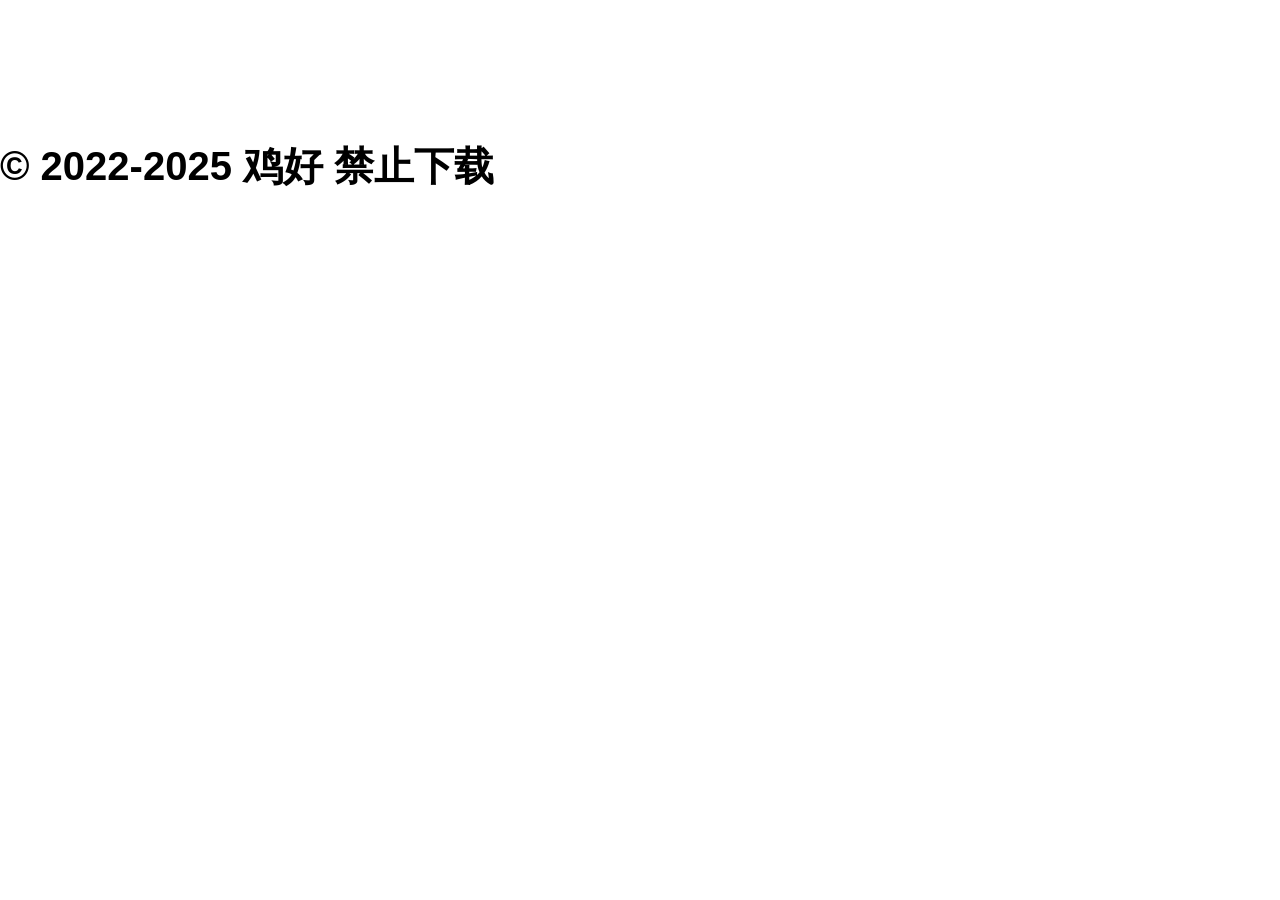
==== gallery.html @ aa152abf "Add files via upload" ====
<!DOCTYPE html>
<html lang="zh-CN">
<head>
    <meta charset="UTF-8">
    <meta name="viewport" content="width=device-width, initial-scale=1.0">
    <title>图片展</title>
    <link rel="icon" type="image/svg+xml" href="favicon.svg">
    <link rel="stylesheet" href="gallery.css">
</head>
<body>
    <div class="gallery-container">
        <div class="gallery" id="dynamicGallery"></div>
    </div>
    <h1>© 2022-2025 鸡好 禁止下载</h1>
    <script src="dat.js"></script>
    <script>
    // 修改数据引用为photodata
    window.addEventListener('DOMContentLoaded', () => {
        initGallery(photodata);
        // 新增倾斜效果代码
        document.querySelectorAll('.gallery img').forEach(img => {
            img.addEventListener('mousemove', (e) => {
                const rect = img.getBoundingClientRect();
                const xRatio = (e.clientX - rect.left) / rect.width;
                const yRatio = (e.clientY - rect.top) / rect.height;
                
                const rotateY = (xRatio - 0.5) * 20; // X轴倾斜±10°
                const rotateX = (0.5 - yRatio) * 15;  // Y轴倾斜±7.5°
                
                img.style.transform = `
                    perspective(1200px)
                    rotateX(${rotateX}deg)
                    rotateY(${rotateY}deg)
                    translateZ(20px)
                `;
            });
        
            img.addEventListener('mouseleave', () => {
                img.style.transform = 'none';
            });
        });
    });
    
    function initGallery(dataSource) {
        const container = document.getElementById('dynamicGallery');
        container.innerHTML = dataSource.map(item => `
            <div class="img-card">
                <img src="${item.url}" alt="${item.tag}">
                <div class="meta-overlay">
                    <p>Shot with ${item.shotwith}</p>
                    <p>Shot on ${item.date}</p>
                </div>
            </div>
        `).join('');
    }
    </script>
</body>
</html>
---- gallery.css ----
@font-face {
    font-family: 'Ubuntu';
    src: url(Ubuntu.ttf) format('truetype');
}

body {
    margin: 0;
    background: #ffffff;
    font-family: 'Ubuntu', sans-serif;
    font-size: 20px;
}

.gallery-container {
    max-width: 1600px;
    margin: 0 auto;
    padding: 20px;
}

.gallery {
    display: grid;
    grid-template-columns: repeat(auto-fit, minmax(400px, 1fr));
    gap: 1.5vw;
    grid-auto-flow: dense;
    justify-content: start;
    align-items: start;
    padding: 4vh 2vw;
}

.gallery img {
    width: auto;
    max-width: 100%;
    max-height: 90vh;
    margin: 0.5vw;
    transform-origin: center;
    border-radius: 16px;
    overflow: hidden;
    transition: all 0.3s cubic-bezier(0.25, 0.46, 0.45, 0.94);
    pointer-events: auto;
}

.gallery img:hover {
    border-radius: 8px;
    transform: 
        perspective(1200px)
        translateZ(60px)
        rotateX(2deg)
        rotateY(2deg)
        scale(1.05);
    z-index: 3;
}

.img-card {
    position: relative;
    overflow: hidden;
    border-radius: 16px;
}

.meta-overlay {
    pointer-events: none;
    position: absolute;
    bottom: 0;
    left: 0;
    right: 0;
    padding: 1rem;
    color: white;
    opacity: 0;
    transition: opacity 0.3s;
}

.img-card:hover .meta-overlay {
    opacity: 1;
}

@media (max-width: 768px) {
    .gallery {
        grid-template-columns: repeat(1, 1fr) !important;
        gap: 2vw !important;
        padding: 2vh 0 !important;
    }
    
    .gallery img {
        max-height: 75vh !important;
        margin: 10px 0 !important;
        border-radius: 8px !important;
    }
    
    .gallery-container {
        padding: 10px !important;
    }

    .meta-overlay {
        font-size: 18px;
        padding: 0.5rem;
    }
}
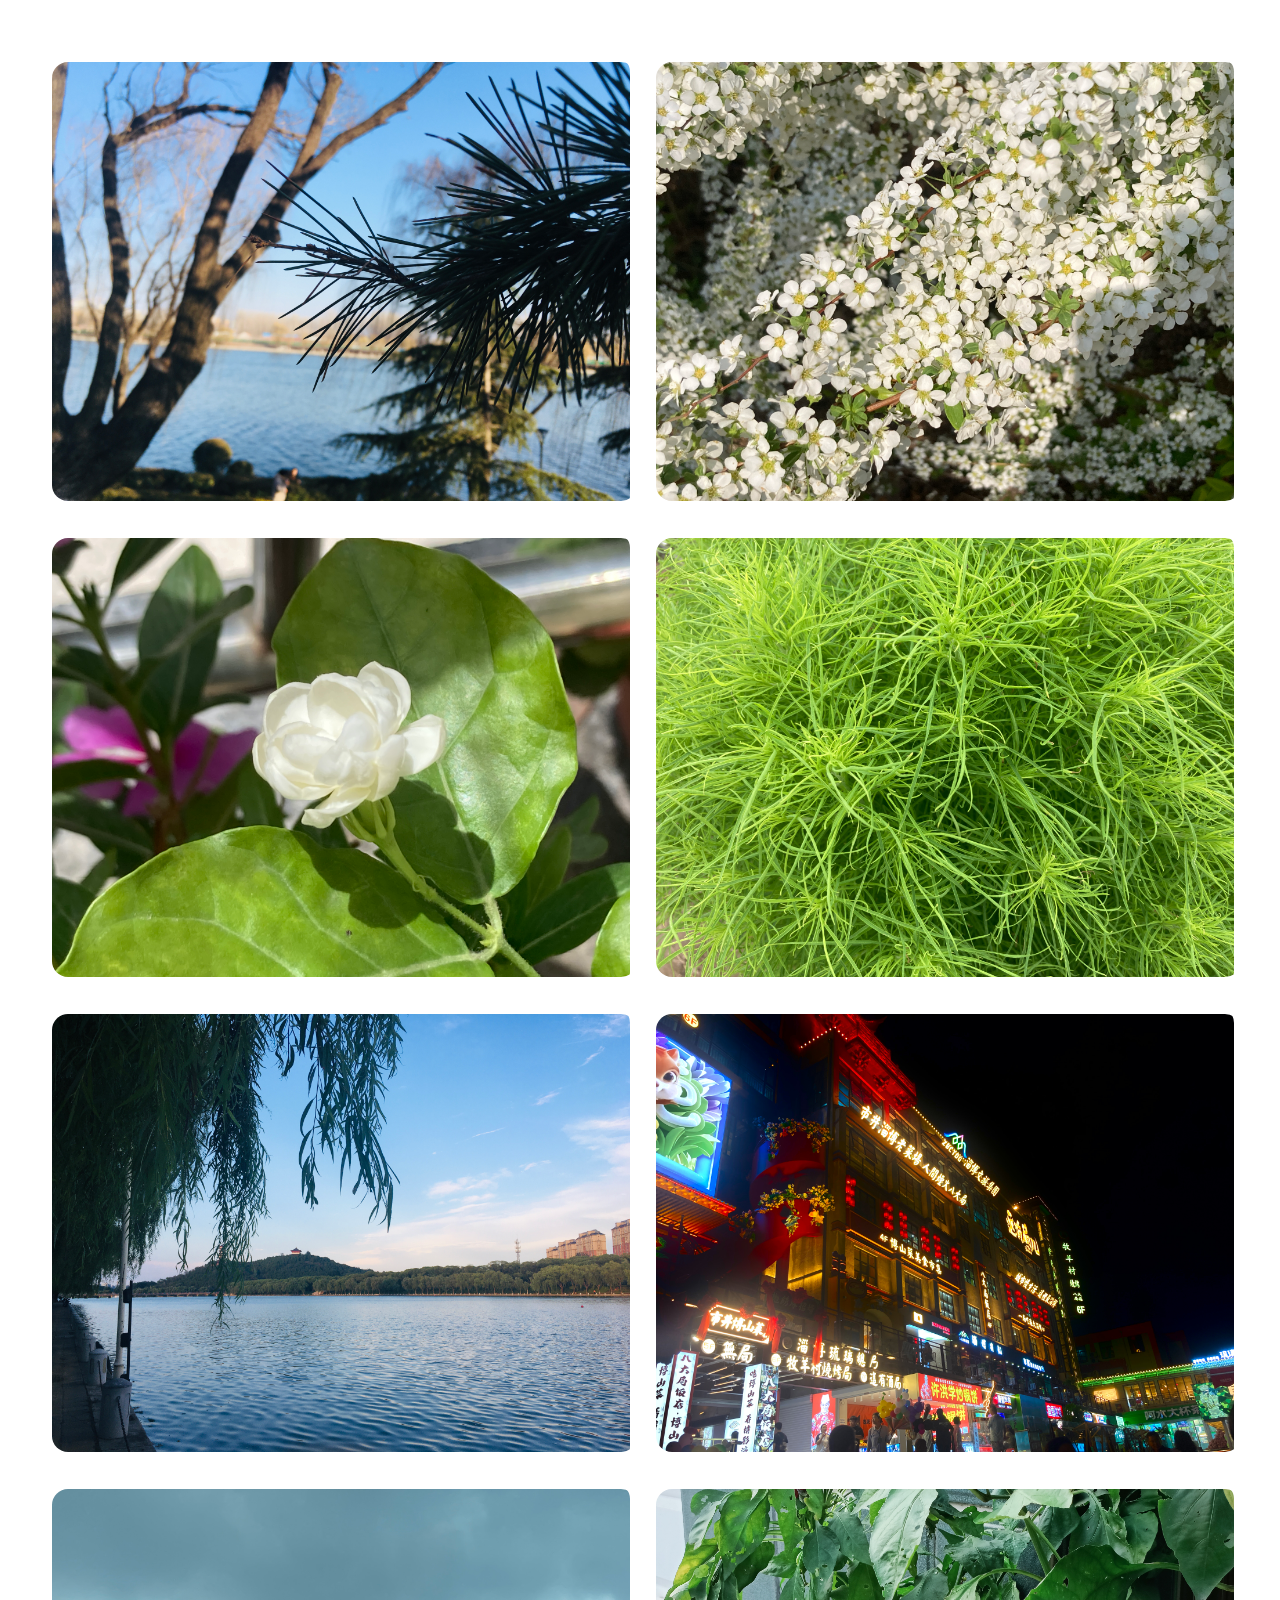
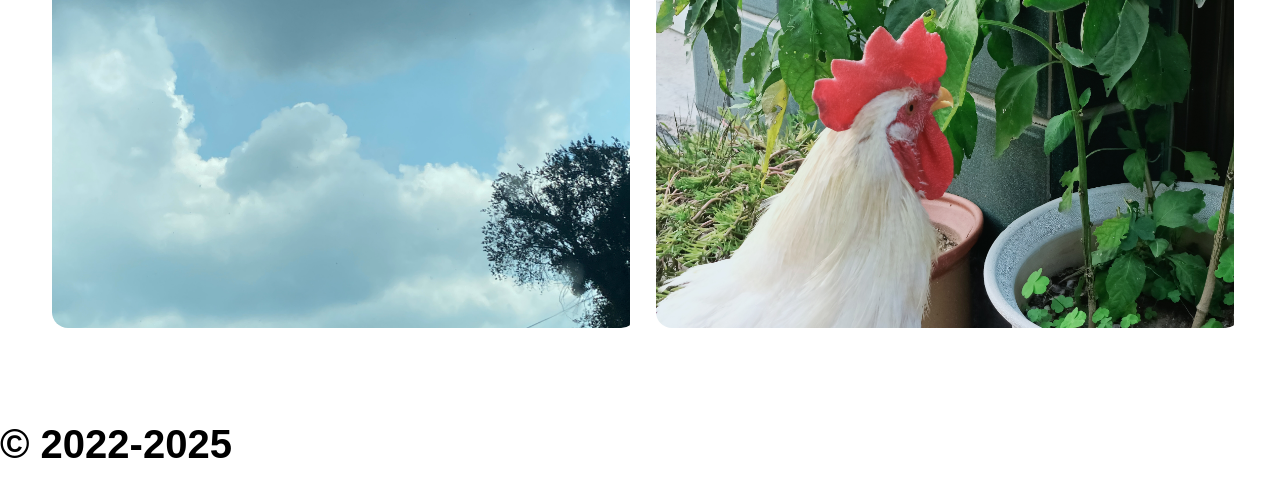
==== commit edd3223d: "Modify gallery header and add photo data Updated the gallery header and added photo data." ====
--- a/gallery.html
+++ b/gallery.html
@@ -4,16 +4,25 @@
     <meta charset="UTF-8">
     <meta name="viewport" content="width=device-width, initial-scale=1.0">
     <title>图片展</title>
-    <link rel="icon" type="image/svg+xml" href="favicon.svg">
     <link rel="stylesheet" href="gallery.css">
 </head>
 <body>
     <div class="gallery-container">
         <div class="gallery" id="dynamicGallery"></div>
     </div>
-    <h1>© 2022-2025 鸡好 禁止下载</h1>
+    <h1>© 2022-2025</h1>
     <script src="dat.js"></script>
     <script>
+        const photodata = [
+            {url:"image/1.JPG", shotwith:'iPhone SE 1st generation', date:'February 16, 2024 3:52 PM'},
+            {url:"image/3.JPG", shotwith:'iPhone SE 2nd generation', date:'April 5, 2025 2:56 PM'},
+            {url:"image/5.JPG", shotwith:'iPhone SE 2nd generation', date:'May 18, 2025 11:07 AM'},
+            {url:"image/6.JPG", shotwith:'iPhone SE 2nd generation', date:'June 28, 2025 12:43 PM'}, 
+            {url:"image/7.JPG", shotwith:'iPhone SE 1st generation', date:'July 19, 2024 6:45 PM'}, 
+            {url:"image/8.JPG", shotwith:'iPhone SE 2nd generation', date:'August 22, 2025 7:23 PM'}, 
+            {url:"image/9.JPG", shotwith:'iPhone SE 2nd generation', date:'August 23, 2025 10:55 AM'}, 
+            {url:"image/10.jpg", shotwith:'OPPO K9 Pro 5G', date:'October 15, 2022 3:58 PM'}
+        ];
     // 修改数据引用为photodata
     window.addEventListener('DOMContentLoaded', () => {
         initGallery(photodata);
@@ -55,4 +64,4 @@
     }
     </script>
 </body>
-</html>+</html>
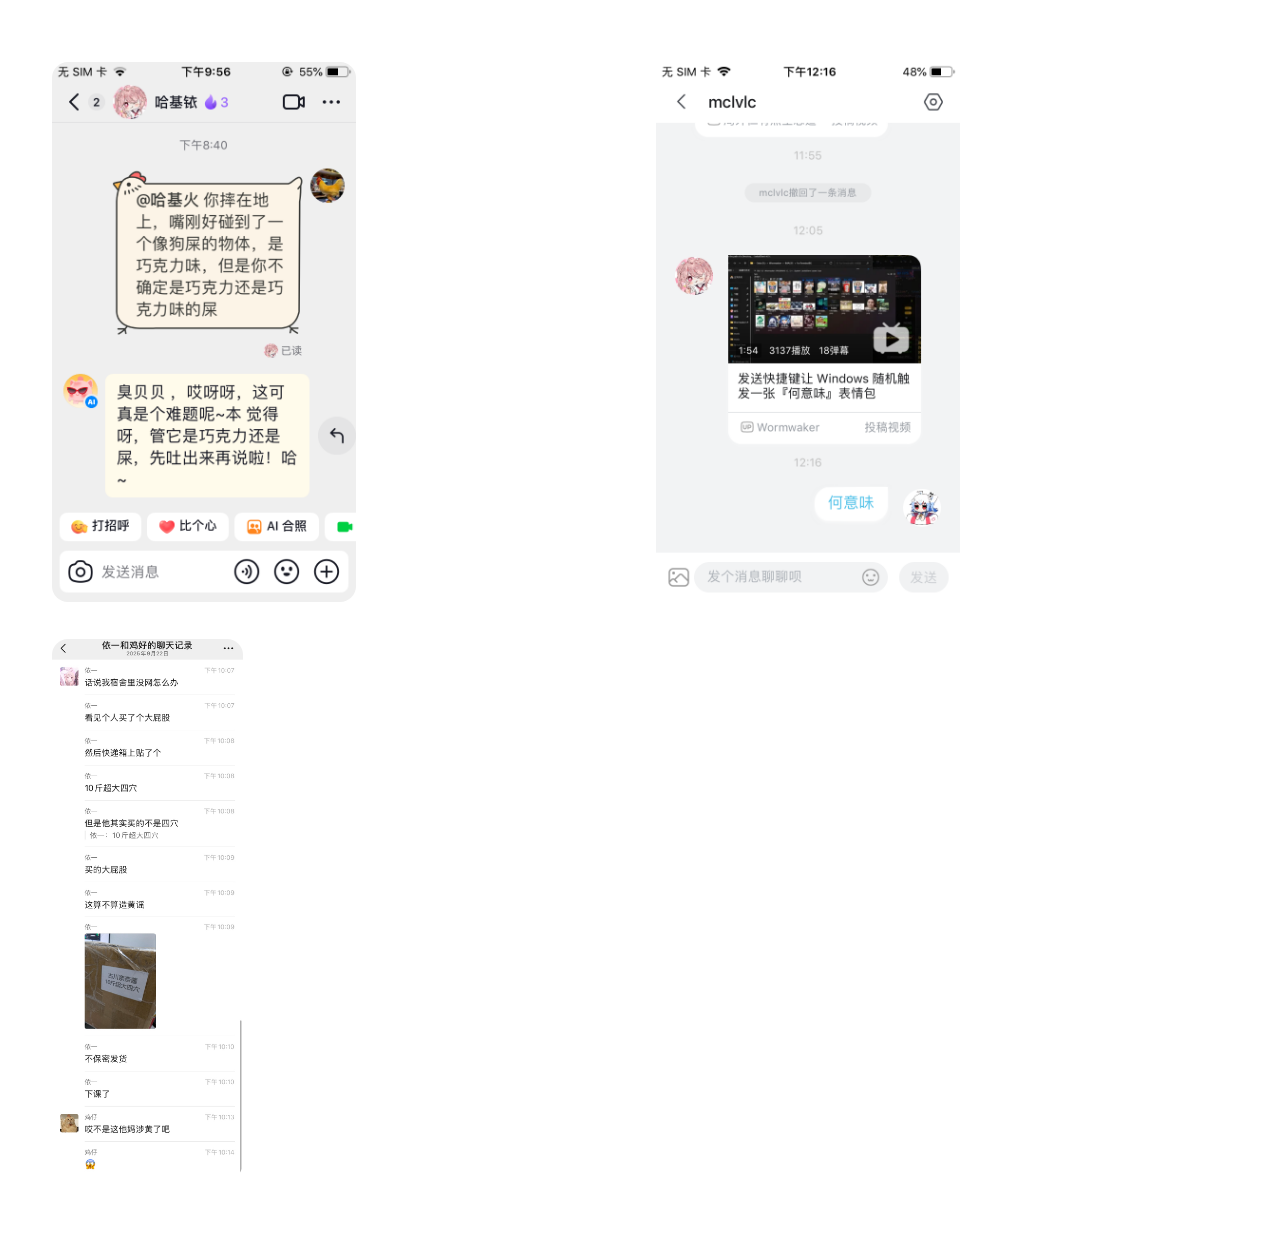
==== commit bc822099: "Add files via upload" ====
--- a/gallery.html
+++ b/gallery.html
@@ -3,26 +3,17 @@
 <head>
     <meta charset="UTF-8">
     <meta name="viewport" content="width=device-width, initial-scale=1.0">
-    <title>图片展</title>
+    <title>图片展示</title>
+    <link rel="icon" type="image/svg+xml" href="favicon.svg">
     <link rel="stylesheet" href="gallery.css">
 </head>
 <body>
     <div class="gallery-container">
         <div class="gallery" id="dynamicGallery"></div>
     </div>
-    <h1>© 2022-2025</h1>
+    
     <script src="dat.js"></script>
     <script>
-        const photodata = [
-            {url:"image/1.JPG", shotwith:'iPhone SE 1st generation', date:'February 16, 2024 3:52 PM'},
-            {url:"image/3.JPG", shotwith:'iPhone SE 2nd generation', date:'April 5, 2025 2:56 PM'},
-            {url:"image/5.JPG", shotwith:'iPhone SE 2nd generation', date:'May 18, 2025 11:07 AM'},
-            {url:"image/6.JPG", shotwith:'iPhone SE 2nd generation', date:'June 28, 2025 12:43 PM'}, 
-            {url:"image/7.JPG", shotwith:'iPhone SE 1st generation', date:'July 19, 2024 6:45 PM'}, 
-            {url:"image/8.JPG", shotwith:'iPhone SE 2nd generation', date:'August 22, 2025 7:23 PM'}, 
-            {url:"image/9.JPG", shotwith:'iPhone SE 2nd generation', date:'August 23, 2025 10:55 AM'}, 
-            {url:"image/10.jpg", shotwith:'OPPO K9 Pro 5G', date:'October 15, 2022 3:58 PM'}
-        ];
     // 修改数据引用为photodata
     window.addEventListener('DOMContentLoaded', () => {
         initGallery(photodata);
@@ -64,4 +55,4 @@
     }
     </script>
 </body>
-</html>
+</html>
--- a/gallery.css
+++ b/gallery.css
@@ -1,6 +1,6 @@
 @font-face {
     font-family: 'Ubuntu';
-    src: url(Ubuntu.ttf) format('truetype');
+    src: url(Ubuntu.ttf);
 }
 
 body {
@@ -29,7 +29,7 @@
 .gallery img {
     width: auto;
     max-width: 100%;
-    max-height: 90vh;
+    max-height: 60vh;
     margin: 0.5vw;
     transform-origin: center;
     border-radius: 16px;
@@ -70,26 +70,19 @@
 .img-card:hover .meta-overlay {
     opacity: 1;
 }
-
 @media (max-width: 768px) {
     .gallery {
-        grid-template-columns: repeat(1, 1fr) !important;
-        gap: 2vw !important;
-        padding: 2vh 0 !important;
+        grid-template-columns: repeat(2, 1fr);
+        gap: 3vw;
     }
     
     .gallery img {
-        max-height: 75vh !important;
-        margin: 10px 0 !important;
-        border-radius: 8px !important;
+        max-height: 85vh;
+        margin: 1vw;
+        border-radius: 12px;
     }
-    
-    .gallery-container {
-        padding: 10px !important;
-    }
-
     .meta-overlay {
-        font-size: 18px;
+        font-size: 12px;
         padding: 0.5rem;
     }
 }
